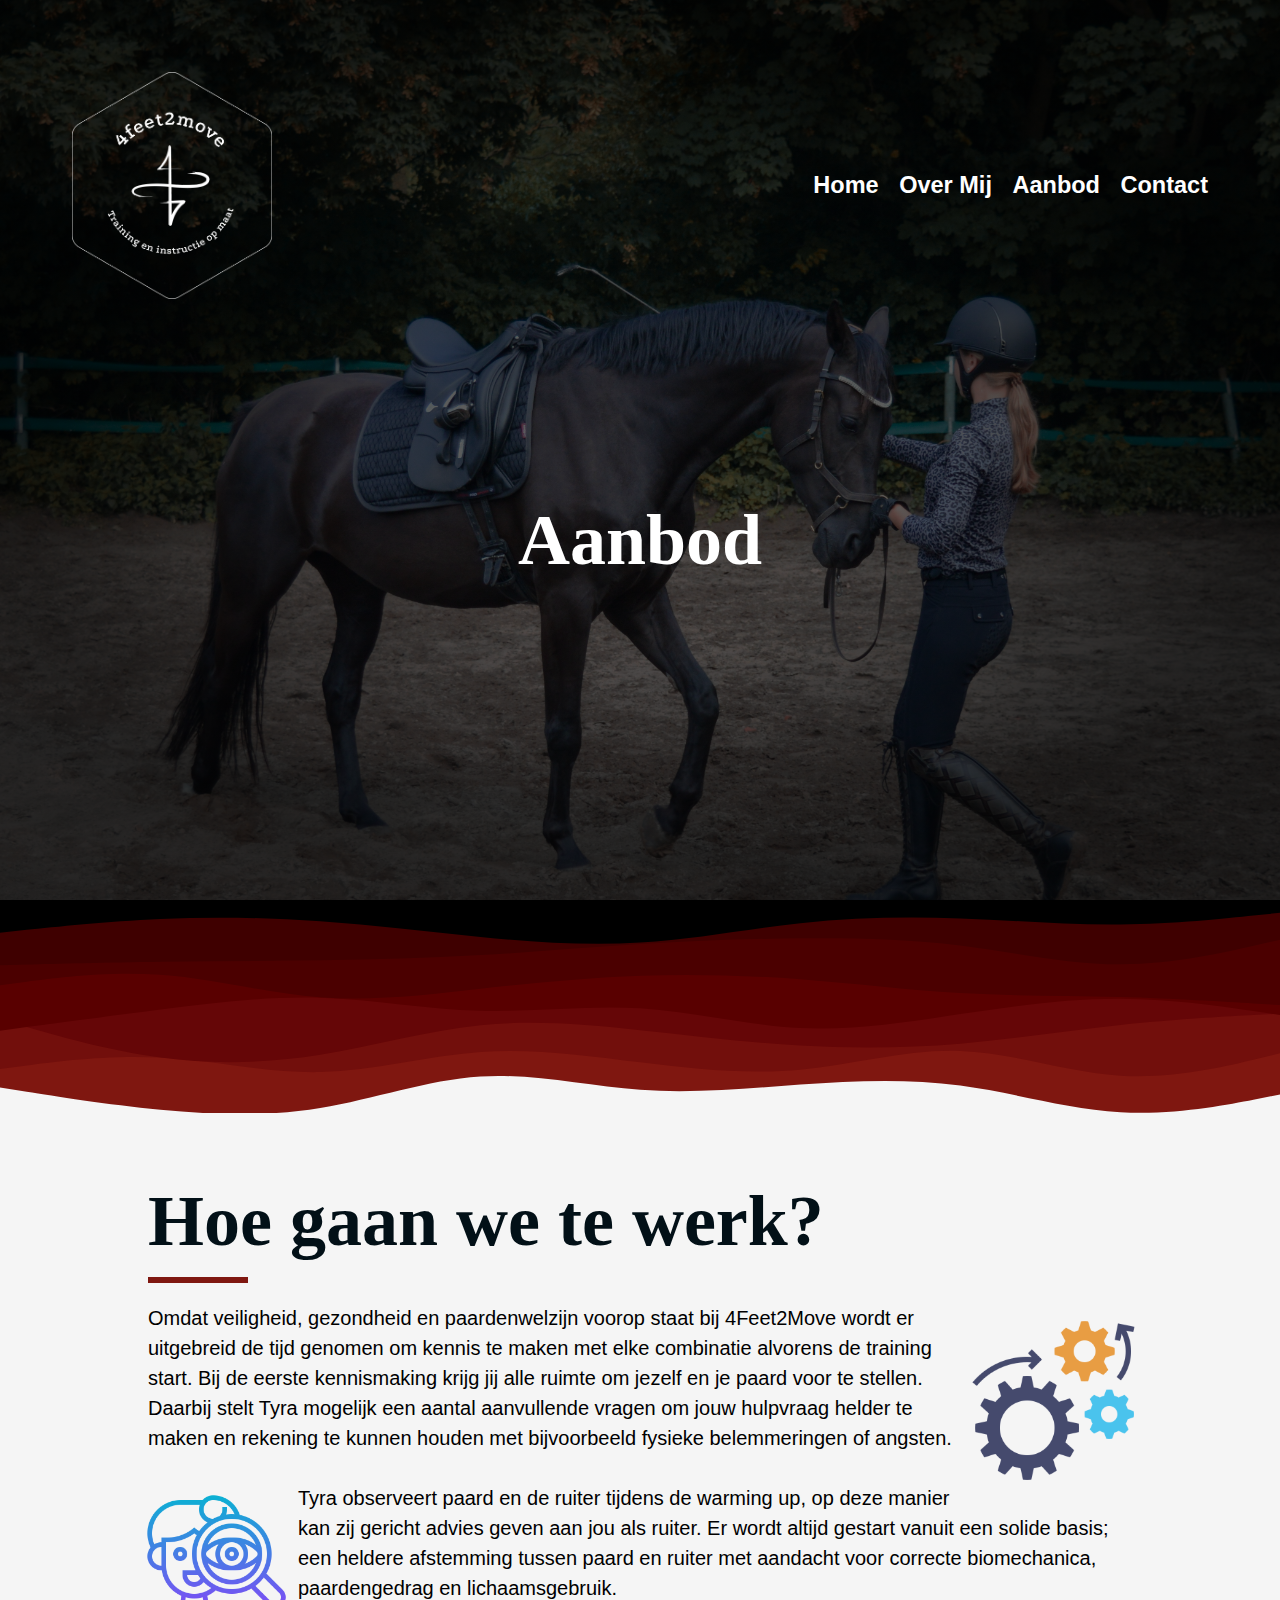
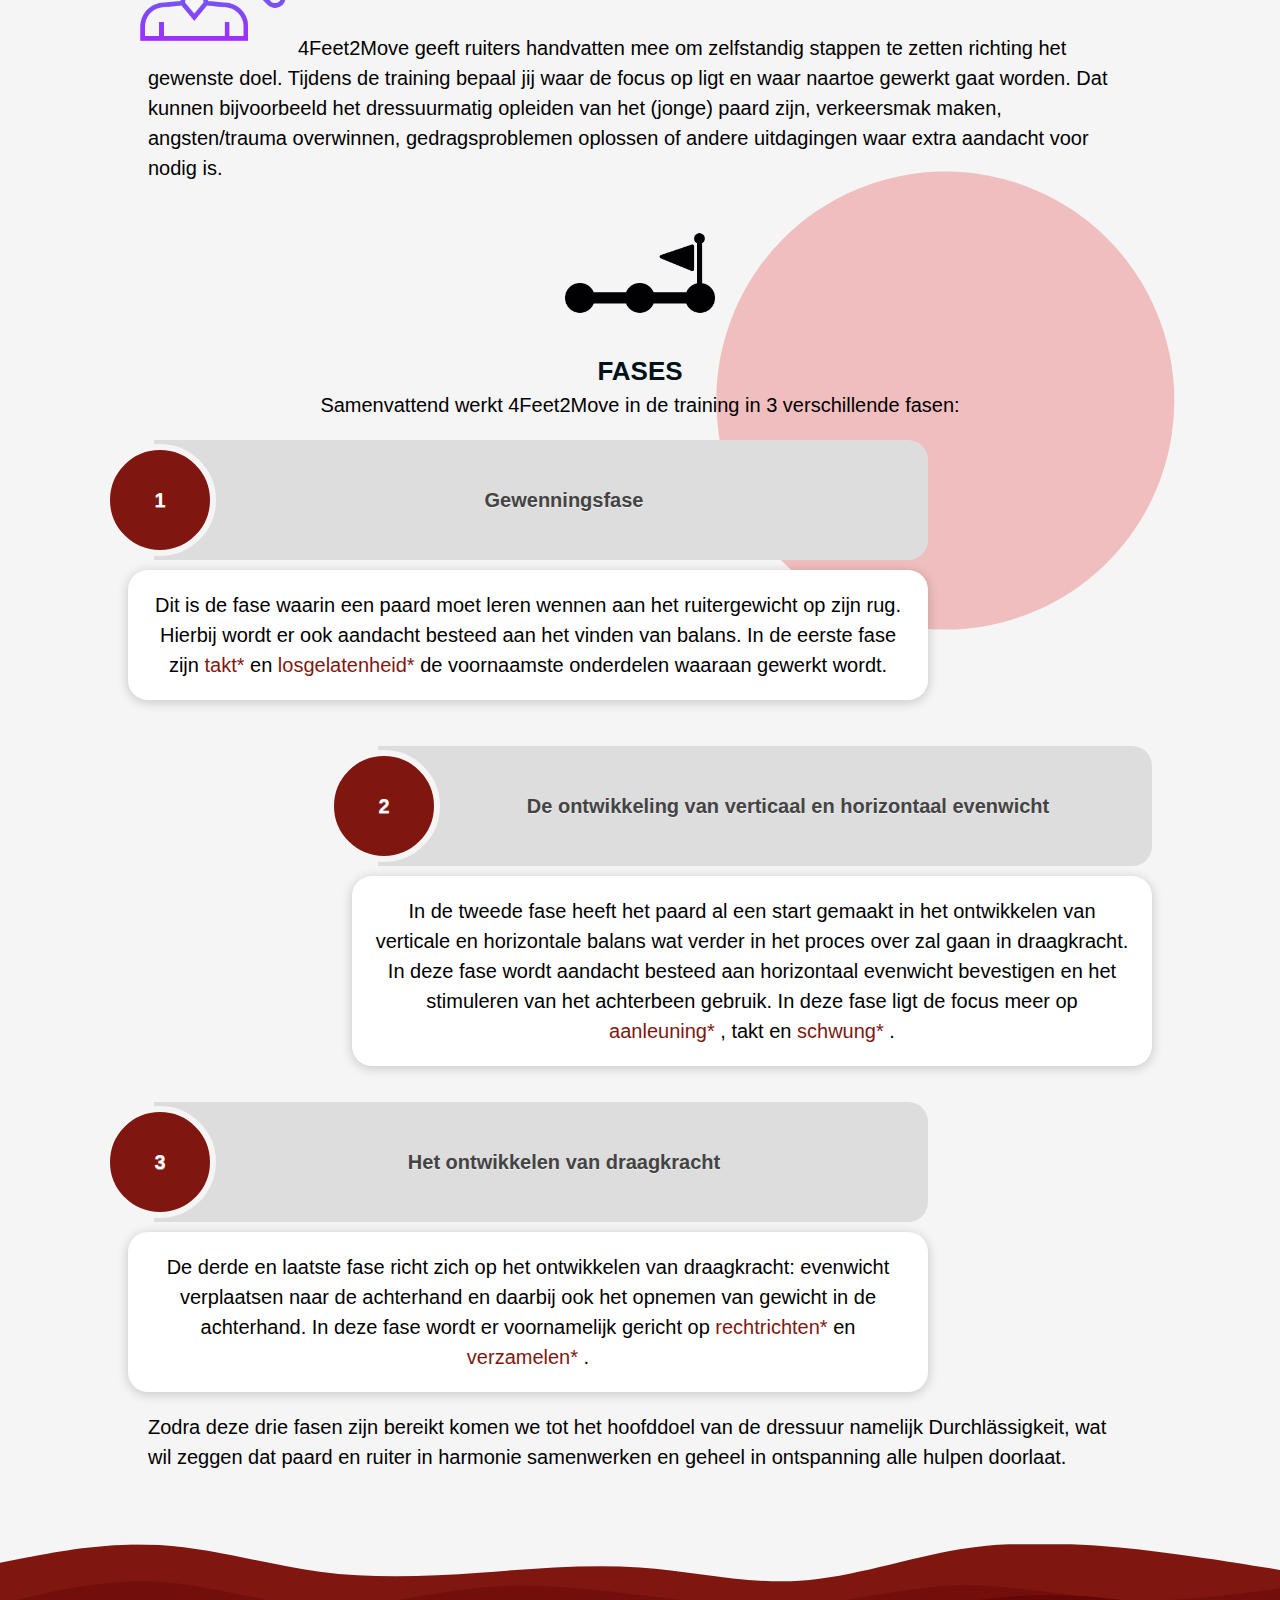
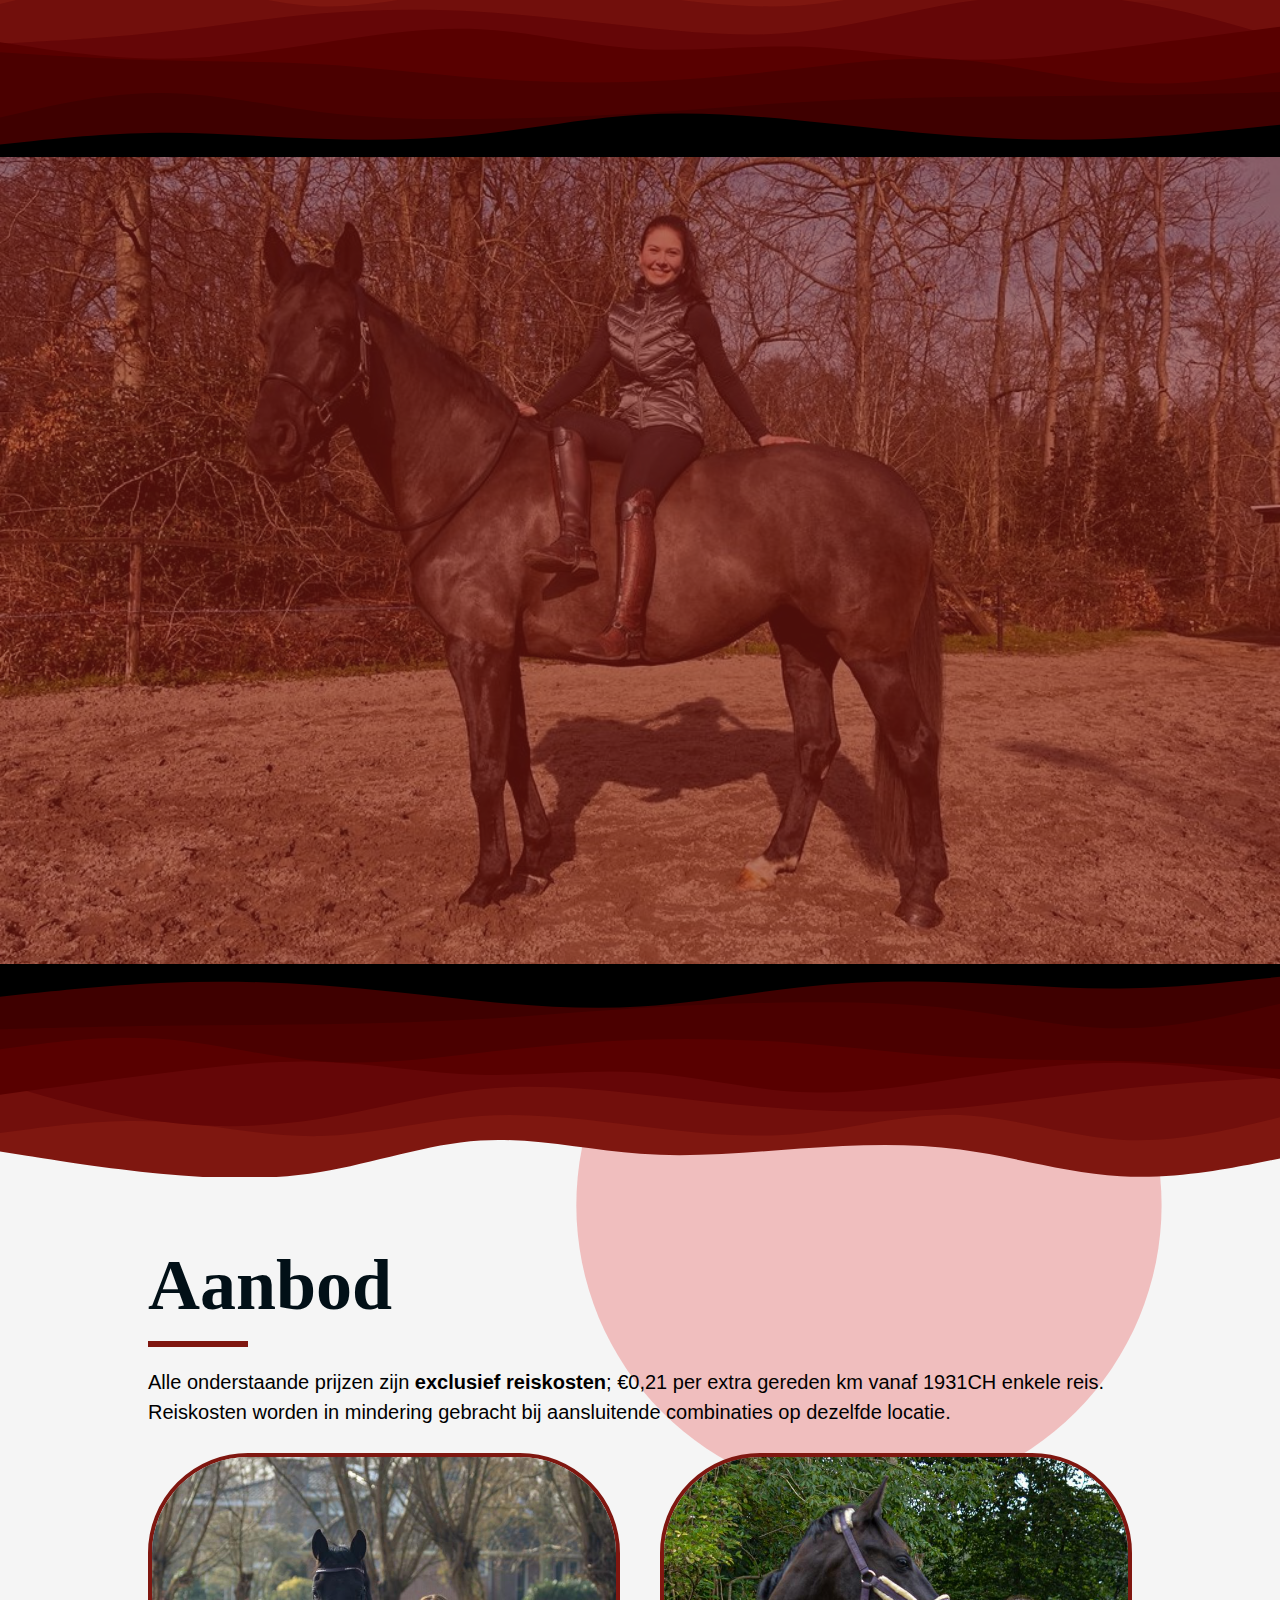
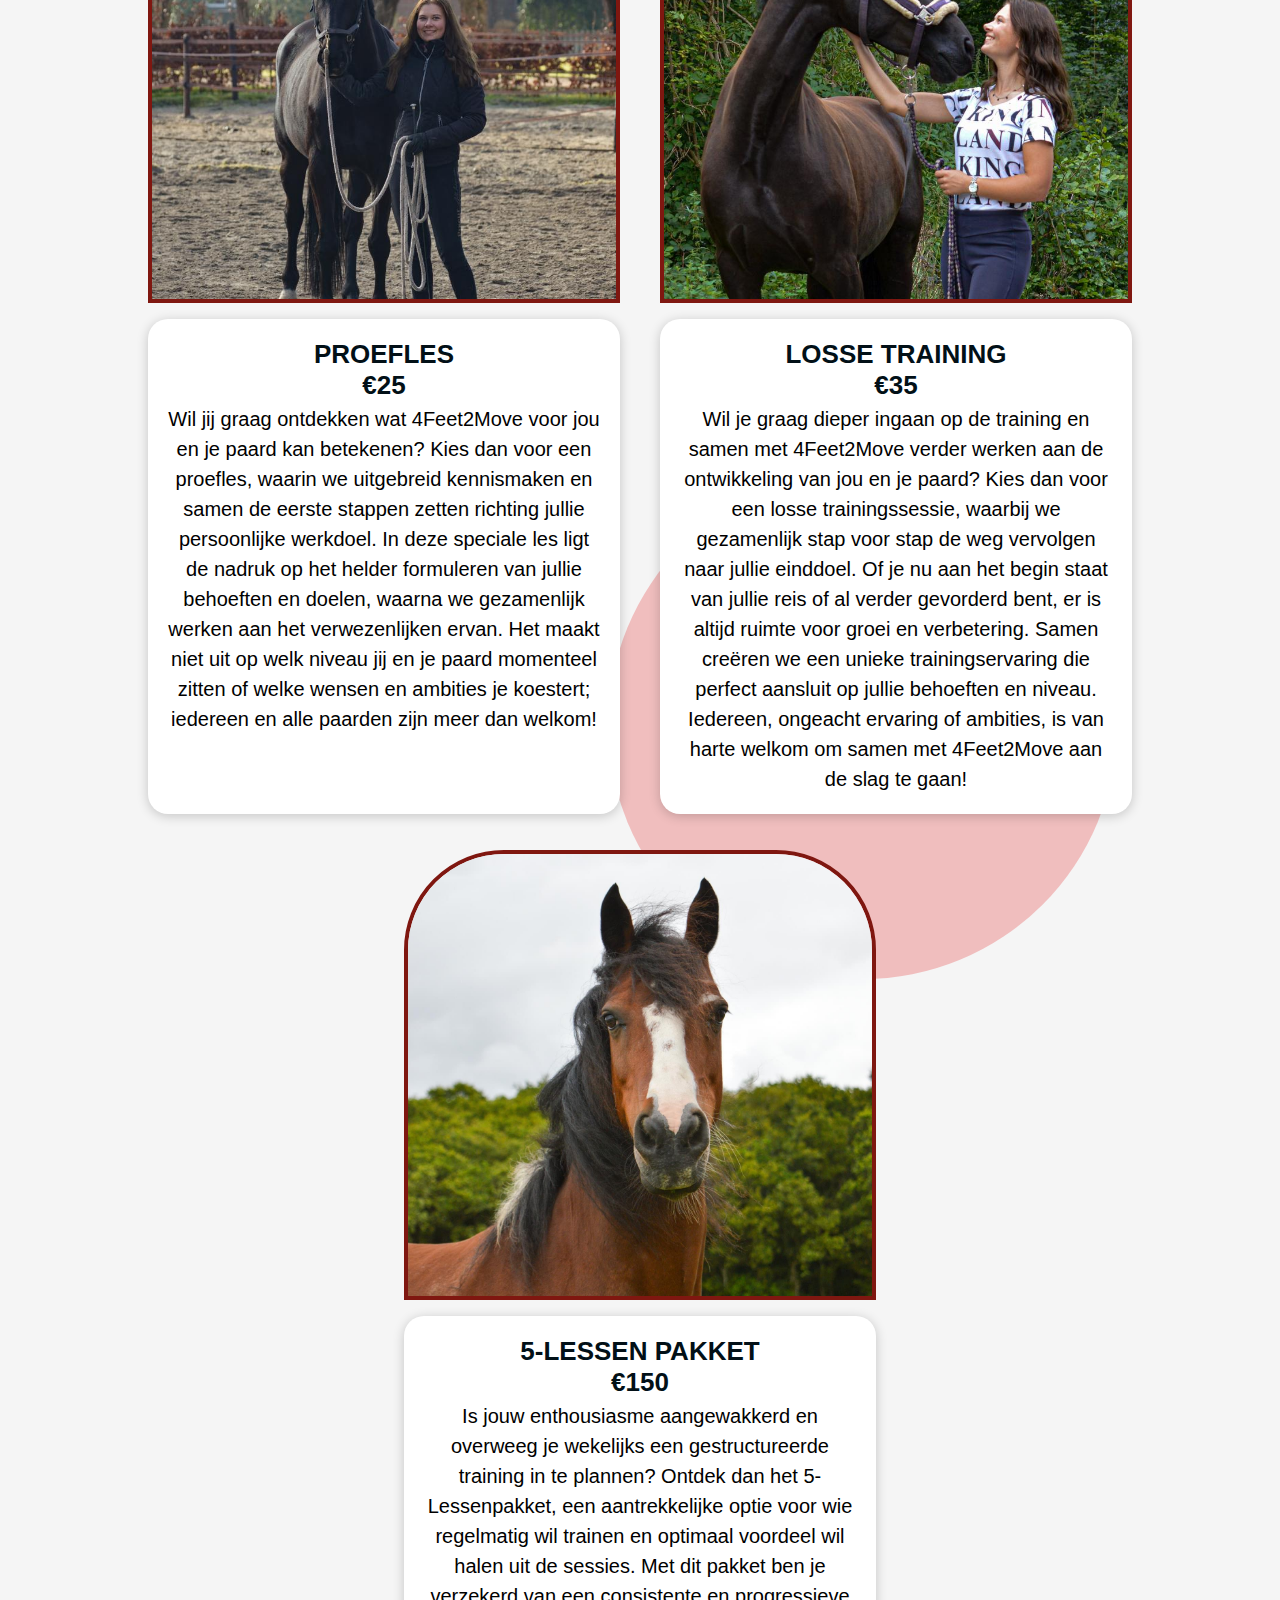
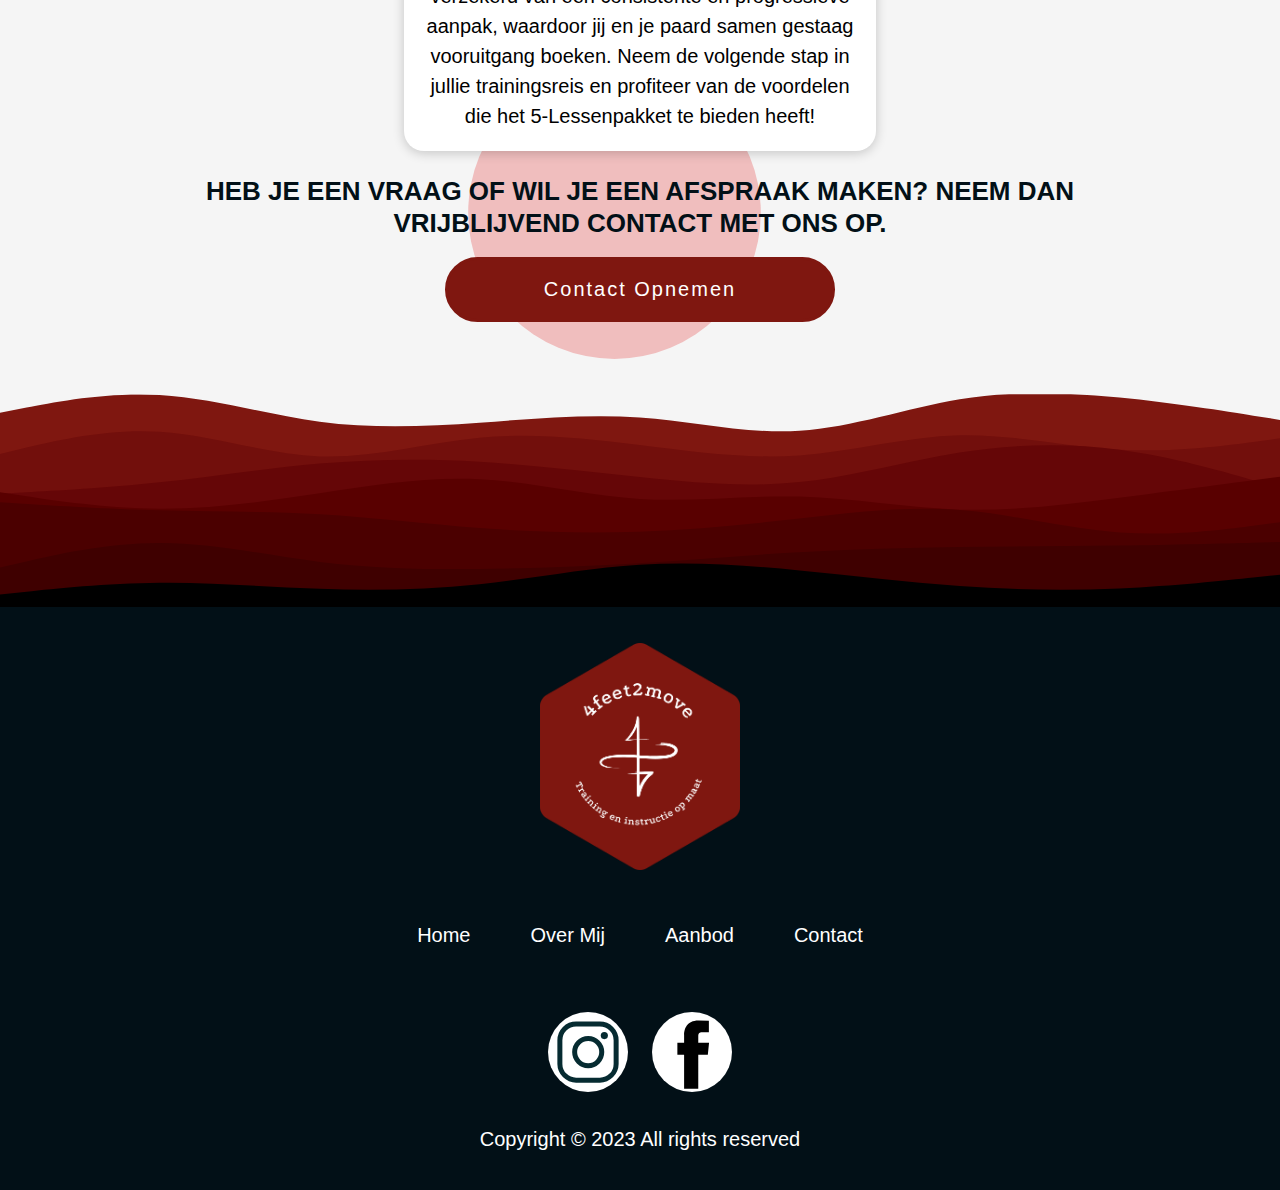
==== aanbod.html @ 10dbc1bd "Add files via upload" ====
<!DOCTYPE html>
<html lang="nl-NL">
  <head>
    <meta charset="UTF-8" />
    <meta name="viewport" content="width=device-width, initial-scale=1.0" />
    <link rel="preconnect" href="https://fonts.googleapis.com" />
    <link rel="preconnect" href="https://fonts.gstatic.com" crossorigin />
    <link rel="stylesheet" href="styles-website/home.css" />
    <link rel="stylesheet" href="styles-website/header.css" />
    <link rel="stylesheet" href="styles-website/general.css" />
    <link rel="stylesheet" href="styles-website/footer.css" />
    <link rel="stylesheet" href="styles-website/aanbod.css" />
    <link
      href="https://unpkg.com/boxicons@2.1.4/css/boxicons.min.css"
      rel="stylesheet"
    />
    <link
      rel="stylesheet"
      href="https://cdnjs.cloudflare.com/ajax/libs/font-awesome/6.2.1/css/all.min.css"
    />

    <link
      href="https://fonts.googleapis.com/css2?family=Kanit:wght@300;400;500;600;700&display=swap"
      rel="stylesheet"
    />
    <title>4feet2move</title>
  </head>

  <body>
    <header class="header-flex">
      <img
        src="website-images/4F2M_logo 6hoek Wit op transparant.png"
        alt="4Feet2Move Logo"
        class="logo"
      />
      <input type="checkbox" id="check" />
      <label for="check" class="icons">
        <i class="bx bx-menu" id="menu-icon"></i>
        <i class="bx bx-x" id="close-icon"></i>
      </label>
      <nav class="navbar">
        <a href="index.html" style="--i: 0">Home</a>
        <a href="over-mij.html" style="--i: 1">Over Mij</a>
        <a href="aanbod.html" style="--i: 2">Aanbod</a>
        <a href="contact.html" style="--i: 3">Contact</a>
      </nav>
    </header>

    <div class="opening-section aanbod">
      <div class="text-container-header">
        <h1>Aanbod</h1>
      </div>
    </div>

    <div class="background">
      <div class="cont-svg mobile-only">
        <img
          src="website-images/top-container-divider-rood.svg"
          alt="section border"
          draggable="false"
        />
      </div>
      <div class="cont-svg desktop-only">
        <img
          src="website-images/top-container-divider-rood-tablet.svg"
          alt="section border"
          draggable="false"
        />
      </div>

      <div class="container">
        <div class="over-mij-text">
          <div class="flex-items-title">
            <h1>Hoe gaan we te werk?</h1>
            <hr class="block-separator" />
          </div>
          <a
            href="https://www.flaticon.com/free-icons/automation"
            title="Automation icons created by Becris - Flaticon"
            ><img
              src="website-images/procedure.png"
              alt="tandwielen"
              class="automation-img"
          /></a>
          <p>
            Omdat veiligheid, gezondheid en paardenwelzijn voorop staat bij
            4Feet2Move wordt er uitgebreid de tijd genomen om kennis te maken
            met elke combinatie alvorens de training start. Bij de eerste
            kennismaking krijg jij alle ruimte om jezelf en je paard voor te
            stellen. Daarbij stelt Tyra mogelijk een aantal aanvullende vragen
            om jouw hulpvraag helder te maken en rekening te kunnen houden met
            bijvoorbeeld fysieke belemmeringen of angsten.
          </p>


          <br />
          <a
            href="https://www.flaticon.com/free-icons/observation"
            title="Observation icons created by Eucalyp - Flaticon"
            ><img
              src="website-images/observation.png"
              alt="man met vergrootglas"
              class="obs-img"
          /></a>

          <p>
            Tyra observeert paard en de ruiter tijdens de warming up, op deze
            manier kan zij gericht advies geven aan jou als ruiter. Er wordt
            altijd gestart vanuit een solide basis; een heldere afstemming
            tussen paard en ruiter met aandacht voor correcte biomechanica,
            paardengedrag en lichaamsgebruik.
            <br /><br />
            4Feet2Move geeft ruiters handvatten mee om zelfstandig stappen te
            zetten richting het gewenste doel. Tijdens de training bepaal jij
            waar de focus op ligt en waar naartoe gewerkt gaat worden. Dat
            kunnen bijvoorbeeld het dressuurmatig opleiden van het (jonge) paard
            zijn, verkeersmak maken, angsten/trauma overwinnen, gedragsproblemen
            oplossen of andere uitdagingen waar extra aandacht voor nodig is.
          </p>

          <div class="all-fases-container">
            <div style="text-align: center;">
              <a
              href="https://www.flaticon.com/free-icons/phases"
              title="Phases icons created by Freepik - Flaticon"
              ><img
                src="website-images/phases.png"
                alt="afbeelding met punten en een vlaggetje"
                class="phase-img"
            /></a>
            </div>

            <h2>Fases</h2>

            <p style="padding: 0; margin-bottom: 1em; text-align: center;">
              Samenvattend werkt 4Feet2Move in de training in 3 verschillende
              fasen:
            </p>

            <ol class="rounded-list">
              <div class="fase-container">
                <li class="nr1">Gewenningsfase</li>
                <div class="container-all-text">
                  <div class="aanbod-text">
                    Dit is de fase waarin een paard moet leren wennen aan het
                    ruitergewicht op zijn rug. Hierbij wordt er ook aandacht
                    besteed aan het vinden van balans. In de eerste fase zijn
                    <span class="tooltip takt">takt*</span>
                    en
                    <span class="tooltip losgelatenheid">losgelatenheid*</span>
                    de voornaamste onderdelen waaraan gewerkt wordt.

                    <div class="div-verbergen div-takt">
                      Het eigen zuivere ritme van de beweging. In elke gang moet
                      het paard in een taktmatige beweging lopen. Dat betekent
                      in de stap een 4-takt, draf een 2-takt en galop een
                      3-takt.
                    </div>
                    <div class="div-verbergen div-losgelatenheid">
                      Losheid, souplesse en ontspanning. Het paard kan alleen in
                      zuivere takt bewegen als de rug veert en de spieren van de
                      hals en rug zich zonder dwang aan- en ontspannen. Bij een
                      ontspannen gaand paard buigen en strekken de gewrichten
                      zich gelijkmatig.
                    </div>
                  </div>
                </div>
              </div>

              <div class="fase-container">
                <li class="nr2">
                  De ontwikkeling van verticaal en horizontaal evenwicht
                </li>
                <div class="container-all-text">
                  <div class="aanbod-text">
                    In de tweede fase heeft het paard al een start gemaakt in
                    het ontwikkelen van verticale en horizontale balans wat
                    verder in het proces over zal gaan in draagkracht. In deze
                    fase wordt aandacht besteed aan horizontaal evenwicht
                    bevestigen en het stimuleren van het achterbeen gebruik. In
                    deze fase ligt de focus meer op
                    <div class="tooltip aanleuning">aanleuning*</div>
                    , takt en
                    <div class="tooltip schwung">schwung*</div>
                    .
                    <div class="div-verbergen div-aanleuning">
                      Een verende verbinding tussen de ruiterhand en de mond van
                      het paard, welke opgezocht wordt door het paard.
                    </div>
                    <div class="div-verbergen div-schwung">
                      Het activeren van het achterbeen resulteert in impuls wat
                      ervoor zorgt dat het paard zijn benen energiek optilt. In
                      het zweefmoment swingt het paard goed met zijn benen in
                      voorwaartse richting.
                    </div>
                  </div>
                </div>
              </div>

              <div class="fase-container" style="margin-bottom: 1em">
                <li class="nr3">Het ontwikkelen van draagkracht</li>
                <div class="container-all-text">
                  <div class="aanbod-text">
                    De derde en laatste fase richt zich op het ontwikkelen van
                    draagkracht: evenwicht verplaatsen naar de achterhand en
                    daarbij ook het opnemen van gewicht in de achterhand. In
                    deze fase wordt er voornamelijk gericht op
                    <div class="tooltip rechtrichten">rechtrichten*</div>
                    en
                    <div class="tooltip verzamelen">verzamelen*</div>
                    .
                    <div class="div-verbergen div-rechtrichten">
                      Het plaatsen van de voorhand vóór de achterhand. Door de
                      natuurlijke scheefheid van het paard te corrigeren wordt
                      verzameling mogelijk gemaakt. Door recht te richten creëer
                      je balans op zowel rechte als gebogen lijnen.
                    </div>
                    <div class="div-verbergen div-verzamelen">
                      Het bundelen van energie en het dragen van meer gewicht op
                      de achterhand. Bij verzameling worden beide achterbenen
                      richting het zwaartepunt van het paard opgetild en
                      neergezet. Door de toenemende kracht van het paard kan het
                      paard zich meer buigen in de gewrichten en achterhand
                      waardoor de croupe van de achterhand daalt en de
                      oprichting in de voorhand toeneemt.
                    </div>
                  </div>
                </div>
              </div>
            </ol>
          </div>

          <p>
            Zodra deze drie fasen zijn bereikt komen we tot het hoofddoel van de
            dressuur namelijk Durchlässigkeit, wat wil zeggen dat paard en
            ruiter in harmonie samenwerken en geheel in ontspanning alle hulpen
            doorlaat.
          </p>
        </div>
      </div>

      <div class="cont-svg mobile-only flip">
        <img
          src="website-images/top-container-divider-rood.svg"
          alt="section border"
          draggable="false"
        />
      </div>
      <div class="cont-svg desktop-only flip">
        <img
          src="website-images/top-container-divider-rood-tablet.svg"
          alt="section border"
          draggable="false"
        />
      </div>
      <div class="img-overlay-container">
        <img src="website-images/image13.jpeg" alt="tyra op een paard" />
      </div>
      <div class="cont-svg mobile-only">
        <img
          src="website-images/top-container-divider-rood.svg"
          alt="section border"
          draggable="false"
        />
      </div>
      <div class="cont-svg desktop-only">
        <img
          src="website-images/top-container-divider-rood-tablet.svg"
          alt="section border"
          draggable="false"
        />
      </div>

      <div class="container">
        <div class="over-mij-text">
          <h1>Aanbod</h1>
          <hr class="block-separator" />
          <p>
            Alle onderstaande prijzen zijn
            <strong>exclusief reiskosten</strong>; €0,21 per extra gereden km
            vanaf 1931CH enkele reis. Reiskosten worden in mindering gebracht
            bij aansluitende combinaties op dezelfde locatie.
          </p>
        </div>

        <div class="aanbod-grid">
          <div class="aanbod-preview">
            <div class="img-row">
              <img class="aanbod-img1" src="website-images/image9.jpeg" />
            </div>
            <div class="container-all-text">
              <h2>Proefles <br> €25</h2>
              <div class="aanbod-text">
                <p>
                  Wil jij graag ontdekken wat 4Feet2Move voor jou en je paard
                  kan betekenen? Kies dan voor een proefles, waarin we
                  uitgebreid kennismaken en samen de eerste stappen zetten
                  richting jullie persoonlijke werkdoel. In deze speciale les
                  ligt de nadruk op het helder formuleren van jullie behoeften
                  en doelen, waarna we gezamenlijk werken aan het verwezenlijken
                  ervan. Het maakt niet uit op welk niveau jij en je paard
                  momenteel zitten of welke wensen en ambities je koestert;
                  iedereen en alle paarden zijn meer dan welkom!
                </p>
              </div>
            </div>
          </div>

          <div class="aanbod-preview">
            <div class="img-row">
              <img class="aanbod-img2" src="website-images/image12.jpeg" />
            </div>

            <div class="container-all-text">
              <h2>Losse training <br>
                €35</h2>
              <div class="aanbod-text">
                <p>
                  Wil je graag dieper ingaan op de training en samen met
                  4Feet2Move verder werken aan de ontwikkeling van jou en je
                  paard? Kies dan voor een losse trainingssessie, waarbij we
                  gezamenlijk stap voor stap de weg vervolgen naar jullie
                  einddoel. Of je nu aan het begin staat van jullie reis of al
                  verder gevorderd bent, er is altijd ruimte voor groei en
                  verbetering. Samen creëren we een unieke trainingservaring die
                  perfect aansluit op jullie behoeften en niveau. Iedereen,
                  ongeacht ervaring of ambities, is van harte welkom om samen
                  met 4Feet2Move aan de slag te gaan!
                </p>
              </div>
            </div>
          </div>

          <div class="aanbod-preview">
            <div class="img-row">
              <img class="aanbod-img3" src="website-images/image4.jpeg" />
            </div>
            <div class="container-all-text">
              <h2>5-Lessen pakket <br> €150</h2>
              <div class="aanbod-text">
                <p>
                  Is jouw enthousiasme aangewakkerd en overweeg je wekelijks een
                  gestructureerde training in te plannen? Ontdek dan het
                  5-Lessenpakket, een aantrekkelijke optie voor wie regelmatig
                  wil trainen en optimaal voordeel wil halen uit de sessies. Met
                  dit pakket ben je verzekerd van een consistente en
                  progressieve aanpak, waardoor jij en je paard samen gestaag
                  vooruitgang boeken. Neem de volgende stap in jullie
                  trainingsreis en profiteer van de voordelen die het
                  5-Lessenpakket te bieden heeft!
                </p>
              </div>
            </div>
          </div>
        </div>

        <div class="call-to-action">
          <h2>
            Heb je een vraag of wil je een afspraak maken? Neem dan vrijblijvend
            contact met ons op.
          </h2>
          <button class="contact-button">
            <a href="contact.html" class="tab">Contact Opnemen</a>
          </button>
        </div>
      </div>
      <div class="cont-svg mobile-only flip">
        <img
          src="website-images/top-container-divider-rood.svg"
          alt="section border"
          draggable="false"
        />
      </div>
      <div class="cont-svg desktop-only flip">
        <img
          src="website-images/top-container-divider-rood-tablet.svg"
          alt="section border"
          draggable="false"
        />
      </div>
    </div>

    <script src="script.js"></script>
  </body>

  <footer>
    <div class="rij">
      <img
        src="website-images/4F2M_logo 6hoek Bordeaux rood.png"
        alt="Logo-footer"
      />
    </div>
    <div class="rij tabbladen">
      <a href="index.html">Home</a>
      <a href="over-mij.html">Over Mij</a>
      <a href="aanbod.html">Aanbod</a>
      <a href="contact.html">Contact</a>
    </div>
    <div class="rij">
      <a
        href="https://www.instagram.com/4feet2move/?igshid=NzZlODBkYWE4Ng%3D%3D"
        target="_blank"
      >
        <div class="sociaal-icoon instagram"></div>
      </a>
      <a
        href="https://www.facebook.com/people/4Feet2Move/100089917523354/"
        target="_blank"
      >
        <div class="sociaal-icoon facebook"></div>
      </a>
    </div>
    <div class="rij">Copyright © 2023 All rights reserved</div>
  </footer>
</html>
---- styles-website/home.css ----
.container {
  padding: 5vw 10vw;
  width: min(100%, 2000px);
  display: flex;
  gap: 2vmax;
  align-items: center;
  justify-content: center;
  text-align: left;
  flex-direction: row;
  flex-wrap: wrap;
  margin: 0 auto;
}

.background {
  background-image: url(../website-images/circles\ background-tablet.svg);
  background-size: cover;
  width: 100%;
  background-repeat: no-repeat;
  background-position: center top;
}

.home-text {
  flex: 1;
}

.home-text h1,
.over-mij-text h1 {
  color: #021017;
  text-align: center;
  width: auto;
  margin: 0;
}

.home-text .contact-button {
  margin-top: 1em;
}

.img-home {
  max-width: min(65%, 200px);
  object-fit: cover;
  aspect-ratio: 1/1.2;
  border-radius: 66% 34% 49% 51% / 54% 22% 78% 46%;
  object-position: top;
}

.welcome {
  border-radius: 57% 43% 56% 44% / 48% 37% 63% 52%;
}

.img-overlay-container {
  position: relative;
  width: 100%;
  padding-bottom: 63%;
  overflow: hidden;
}

.img-overlay-container img {
  position: absolute;
  top: 0;
  left: 0;
  width: 100%;
  object-fit: cover;
  z-index: 1;
}

.img-overlay-container::before {
  content: "";
  position: absolute;
  top: 0;
  left: 0;
  width: 100%;
  height: 100%;
  background: rgba(127, 23, 16, 0.6);
  z-index: 2;
}

.testimonials-wrapper {
  width: 100%;
  min-height: 100vh;
  background: linear-gradient(rgba(0, 0, 0, 0.7), rgba(0, 0, 0, 0.6)),
    url(../website-images/image5.jpeg) center no-repeat;
  background-size: cover;
  box-shadow: 0 1rem 5rem rgba(0, 0, 0, 0.4);
  position: relative;
  display: flex;
  flex-direction: column;
  justify-content: center;
  align-items: center;
  padding: 2rem;
}

.tooltip {
  display: inline-block;
}

.div-verbergen {
  display: none;
}

.testimonials-header {
  text-align: center;
}

.testimonials-header h3 {
  color: #ccc;
}

.testimonials-header h1 {
  font-weight: 500;
  text-transform: uppercase;
  letter-spacing: 0.2rem;
  margin: 16px;
  width: auto;
  font-size: clamp(24px, 5vw + 0.75rem, 42px);
}

.testimonials-header i {
  font-size: clamp(1.2rem, 3vw + 0.5rem, 2rem);
  color: rgb(255, 220, 62);
  margin: 0 max(0.5rem, 1vw);
}

.testimonials, .aanbiedingen {
  width: 100%;
  height: 100%;
  position: relative;
  overflow: hidden;
}

.slider {
  height: 100%;
  width: 300%;
  display: flex;
  transition: all 0.8s cubic-bezier(1, 0, 0, 1);
  align-items: center;
}

.mission-section {
  position: relative;
  background-image: linear-gradient(
      0deg,
      rgba(0, 0, 0, 0.4),
      rgba(0, 0, 0, 0.4)
    ),
    url("../website-images/website-afbeelding2.jpeg");
  background-size: cover;
  background-position: top right 65%;
  width: 100%;
  height: 60vh;
  color: white;
  background-attachment: fixed;
  line-height: 1.2em;
}

.mission-section h1,
.mission-section h2 {
  margin-bottom: 0;
}

.text-container-header h2,
.mission-section h2 {
  color: white;
  width: clamp(200px, 70%, 800px);
  margin-bottom: 0;
}

.tyra-quote-section {
  position: relative;
  background-image: url("../website-images/website-afbeelding2.jpeg");
  background-size: cover;
  background-position: top right 65%;
  width: 100%;
  height: 60vh;
  color: white;
}

.tyra-quote-section::before {
  content: "";
  position: absolute;
  top: 0;
  left: 0;
  width: 100%;
  height: 100%;
  background: radial-gradient(
    ellipse at center,
    rgba(0, 0, 0, 0.4) 30%,
    rgba(0, 0, 0, 0.9) 70%
  );
}

.persoon-img {
  margin-bottom: 1em;
  display: flex;
  justify-content: center;
  align-items: center;
}

.persoon-img img {
  max-width: min(50%, 280px);
  aspect-ratio: 1/1;
  object-fit: cover;
  border-radius: 50%;
}

.card {
  background-color: white;
  color: black;
  position: relative;
  width: 33.33%;
  padding: 2rem;
  margin: 3rem 2rem;
  border-radius: 2rem;
  border: 0.5rem solid rgb(127, 23, 16);
  text-align: center;
  display: flex;
  justify-content: center;
  align-items: center;
  flex-direction: column;
}

.card h3 {
  padding: 0 2rem;
  line-height: 1.1;
}

.card p {
  margin: 1rem 0;
}

.card .client {
  color: rgb(127, 23, 16);
}

.content {
  position: relative;
  height: min(200px, 30vh);
  overflow: hidden;
}

.content.has-more-button::before {
  content: "";
  position: absolute;
  bottom: 0;
  left: 0;
  width: 100%;
  height: 100px;
  background: linear-gradient(transparent, white);
}

.card.active .content {
  height: auto;
}

.card.active .content::before {
  display: none;
}

.more {
  background-color: rgb(127, 23, 16);
  margin-top: 1.5rem;
  display: inline-block;
  color: white;
  padding: 0.75em 1.5em;
  font-size: 16px;
  font-weight: bold;
  cursor: pointer;
  transition: background-color 0.3s, transform 0.2s;
  border-radius: 2em;
  position: relative;
  overflow: hidden;
  letter-spacing: 2px;
}

.more:hover {
  transform: scale(1.1);
}

.more:active {
  background-color: rgb(107, 13, 6);
  transform: scale(0.9);
}

.more::before {
  content: "Lees meer";
}

.card.active .more::before {
  content: "Lees minder";
}

.btn {
  position: absolute;
  top: 50%;
  transform: translateY(-50%);
  color: rgb(127, 23, 16);
  font-size: clamp(16px, 2vw + 0.5rem, 24px);
  opacity: 0.5;
  cursor: pointer;
}

.btn.prev {
  left: 2em;
}

.btn.next {
  right: 2em;
}

.btn:hover {
  opacity: 1;
}

.dots {
  flex: 1;
  position: relative;
  left: 50%;
  transform: translateX(-50%);
  display: flex;
  align-items: center;
}

.dots span {
  width: 1rem;
  height: 1rem;
  background-color: #ccc;
  border-radius: 50%;
  margin: 0 0.5rem;
  cursor: pointer;
}

.dots span.active {
  width: 1.5rem;
  height: 1.5rem;
  background-color: #fff;
}

.card i {
  font-size: 10vmin;
  color: rgb(127, 23, 16);
  position: absolute;
  padding: 0.5rem;
}

.card i:nth-child(1) {
  top: calc(0% - 1.5rem);
  left: 10%;
}

.card i:nth-child(2) {
  bottom: calc(0% - 1.5rem);
  right: 10%;
}

.flip {
  transform: rotate(180deg);
}

@media (max-width: 1024px) {
  .container {
    flex-direction: column;
    text-align: center;
  }

  .background {
    background-image: url(../website-images/background-good.svg);
  }
}

.cont-svg {
  max-width: auto;
  height: auto;
  overflow: auto;
}

@media (min-width: 1024.05px) {
  .home-text h1,
  .over-mij-text h1 {
    text-align: start;
    margin-left: 2rem;
  }

  .img-home {
    float: right;
    margin: 5px;
    max-width: min(30%, 300px);
  }

  .tyra-quote-section {
    height: 100vh;
  }

  .card {
    margin: 3rem 15vw;
  }

  .btn.next {
    right: calc(15vw + 2em);
  }

  .btn.prev {
    left: calc(15vw + 2em);
  }
/* 
  .container {
    padding: 5vw 15vw;
  } */
}
---- styles-website/header.css ----
.header-flex {
  position: absolute;
  top: 0;
  left: 0;
  display: flex;
  justify-content: space-between;
  align-items: center;
  right: 0;
  z-index: 100;
  width: min(100%, 2200px);
  padding: 8vmin 8vmin 1vw 8vmin;
}

.logo {
  width: clamp(75px, 25vmin, 200px);
}

.navbar a {
  color: white;
  text-decoration: none;
  font-weight: 700;
  font-size: clamp(16px, 1.25vw + 0.75rem, 30px);
  margin-left: max(15px, 2%);
  position: relative;
}

.navbar a::before {
  content: "";
  position: absolute;
  width: 0;
  height: 0.2rem;
  background-color: rgb(127, 23, 16);
  left: 50%;
  bottom: -0.1em;
  transform: translateX(-50%);
  transition: width 0.3s ease-in-out;
  z-index: -1;
}

.navbar a:hover::before {
  width: 100%;
}

#check {
  display: none;
}

.icons {
  position: absolute;
  right: 5%;
  font-size: 2.8rem;
  color: white;
  cursor: pointer;
  display: none;
}

@media (max-width: 768px) {
  .icons {
    display: inline-flex;
  }

  #check:checked ~ .icons #menu-icon {
    display: none;
  }

  .icons #close-icon {
    display: none;
  }

  #check:checked ~ .icons #close-icon {
    display: block;
  }

  .navbar {
    position: absolute;
    top: 100%;
    left: auto;
    width: 84vw;
    height: 0;
    background: rgba(0, 0, 0, 0.5);
    backdrop-filter: blur(15px);
    border-radius: 10px;
    overflow: hidden;
    transition: 0.3s ease;
  }

  #check:checked ~ .navbar {
    height: 167px;
    padding: 0.5rem 0;
  }

  .navbar a {
    display: block;
    font-size: 22px;
    margin: 0.5rem 0;
    text-align: center;
    transition: 0.3s ease;
    opacity: 0;
  }

  #check:checked ~ .navbar a {
    transform: translateY(0px);
    transition-delay: calc(0.15s * var(--i));
    opacity: 1;
  }

  .navbar a:hover::before {
    width: 0;
  }

  .navbar a:hover {
    color: rgb(127, 23, 16);
  }
}

.opening-section {
  position: relative;
  background-size: cover;
  background-position: top right 50%;
  width: 100%;
  color: white;
}

.home {
  background-image: url("../website-images/home-page-image.jpeg");
  height: 100vh;
  height: 100svh;
  background-position: top right 60%;
}
.over-mij {
  background-image: linear-gradient(
      0deg,
      rgba(0, 0, 0, 0.4),
      rgba(0, 0, 0, 0.4)
    ),
    url("../website-images/image11.jpeg");
  height: 100vh;
  height: 100svh;
}

.aanbod {
  background-image: linear-gradient(
      0deg,
      rgba(0, 0, 0, 0.4),
      rgba(0, 0, 0, 0.4)
    ),
    url("../website-images/image8.jpeg");
  height: 100vh;
  height: 100svh;
  background-position: top right 25%;
}

.contact {
  background-image: linear-gradient(
      0deg,
      rgba(0, 0, 0, 0.4),
      rgba(0, 0, 0, 0.4)
    ),
    url("../website-images/image2.jpeg");
  height: 100vh;
  height: 100svh;
}

.text-container span {
  color: rgb(127, 23, 16);
}

.opening-section::before {
  content: "";
  position: absolute;
  top: 0;
  left: 0;
  width: 100%;
  height: 100%;
  background: radial-gradient(
    ellipse at center,
    rgba(0, 0, 0, 0.4) 30%,
    rgba(0, 0, 0, 0.7) 70%
  );
}

.text-container-header,
.text-container-normal {
  display: flex;
  flex-direction: column;
  justify-content: center;
  align-items: center;
  position: relative;
  transform: translateY(-50%);
  text-align: center;
}

.text-container-header {
  top: 60%;
}

.text-container-header h1 {
  margin: calc(16px + 1.5625vw) 0;
}

.text-container-normal {
  top: 50%;
}

.text-container-normal h1 {
  font-size: clamp(2.4rem, 5vmin + 0.75rem, 7.2rem);
}
---- styles-website/general.css ----
:root {
  --primary-color: rgb(127, 23, 16);
  --secondary-color: #021017;
  --text-color: black;
  --bg-color: white;
  --font-family: "Basetica Medium", sans-serif;
  --main-padding: 1.6em;
  --container-width: 90%;
  --margin-bottom: 1.5em;
  --font-size: clamp(16px, 1.25vw + .5rem, 20px);
}

html {
  font-size: 62.5%;
}

* {
  margin: 0;
  padding: 0;
  box-sizing: border-box;
  font-family: var(--font-family);
}

body {
  min-height: 100vh;
  background-color: var(--bg-color);
  font-size: var(--font-size);
  font-weight: 400;
  color: var(--text-color);
  text-align: left;
  line-height: 1.5;
}

h1 {
  font-family: "Playfair Display", serif;
  font-weight: 700;
  line-height: 1em;
  width: clamp(200px, 85%, 800px);
  color: white;
  margin-bottom: 2rem;
}

h2 {
  font-family: "Basetica Medium", sans-serif;
  text-transform: uppercase;
  color: #021017;
  line-height: 1.2em;
  font-weight: bold;
  width: clamp(200px, 60%, 800px);
}

h3 {
  font-size: clamp(1.5rem, 4vw + 0.75rem, 3.5rem);
}

a {
  color: white;
  text-decoration: none;
  font-weight: 500;
}

p {
  font-size: var(--font-size);
  font-family: var(--font-family);
  margin: 0;
  color: var(--text-color);
  padding: 0 2rem;
  overflow-wrap: break-word;
  hyphens: auto;
}

@media (min-width: 768px) {
  p {
    overflow-wrap: normal;
    hyphens: none;
  }
  
}

.hero-button {
  background: transparent;
  margin-top: calc(16px + 1.5625vw);
  color: var(--bg-color);
  padding: 2vh 7.5vw;
  border: 0.15em solid var(--primary-color);
  font-size: var(--font-size);
  font-weight: bold;
  cursor: pointer;
  transition: background-color 0.3s, transform 0.2s;
  border-radius: 2em;
  position: relative;
  overflow: hidden;
  letter-spacing: 2px;
}

.contact-button {
  background-color: var(--primary-color);
  color: var(--bg-color);
  padding: 2vh 7.5vw;
  border: 0.15em solid var(--primary-color);
  font-size: var(--font-size);
  font-weight: bold;
  cursor: pointer;
  transition: background-color 0.3s, transform 0.2s;
  border-radius: 2em;
  position: relative;
  overflow: hidden;
  letter-spacing: 2px;
  z-index: 2;
}

.span-button {
  background: var(--primary-color);
  height: 100%;
  width: 0;
  border-radius: 2em;
  left: 0;
  bottom: 0;
  position: absolute;
  z-index: -1;
  transition: 0.5s;
  letter-spacing: 2px;
}

.hero-button:hover span {
  width: 100%;
}

.contact-button:hover {
  transform: scale(1.1);
}

.contact-button:active,
.hero-button:active {
  background-color: rgb(107, 13, 6);
  transform: scale(0.9);
}

.block-separator {
  background-color: var(--primary-color);
  height: 0.3em;
  width: 5em;
  margin: 1em auto;

  border: none;
}

@media (max-width: 768px) {
  .desktop-only {
    display: none;
  }

  .mobile-only {
    display: block;
  }

  #desktop {
    display: none;
  }

  #mobile {
    display: block;
  }

  #mobile-waarde {
    display: flex;
  }

  #desktop-waarde {
    display: none;
  }
}

@media (min-width: 768px) {
  .desktop-only {
    display: block;
  }

  .mobile-only {
    display: none;
  }

  #mobile {
    display: none;
  }

  #desktop {
    display: block;
  }

  #mobile-waarde {
    display: none;
  }

  #desktop-waarde {
    display: flex;
  }
}

@media (max-width: 1024px) {
  #mobile-waarde {
    display: flex;
  }

  #desktop-waarde {
    display: none;
  }

  .desktop-img {
    display: none;
  }
}

@media (min-width: 1024.05px) {
  #mobile-waarde {
    display: none;
  }

  #desktop-waarde {
    display: flex;
  }

  .block-separator {
    margin: 1em 0 1em 2rem;
  }

  .tablet-only {
    display: none;
  }

  .desktop-img {
    display: block;
  }
}

body {
  font-size: var(--font-size);
}

h1 {
  font-size: clamp(28px, 9vmin + 0.5rem, 72px);
}

h2 {
  font-size: clamp(22px, 3.5vmin + 0.5rem, 26px);
}

h3 {
  font-size: clamp(20px, 3vmin + 0.5rem, 24px);
}
---- styles-website/footer.css ----
footer {
  text-align: center;
  background-color: #021017;
  color: #fff;
  padding: 16px;
}

.rij {
  display: flex;
  justify-content: center;
  align-items: center;
  margin: 1em;
}

.rij img {
  max-width: 10em;
}

.sociaal-icoon {
  width: min(4em, 10vw);
  height: min(4em, 10vw);
  border-radius: 50%;
  background-color: #fff;
  margin: 12px;
  transition: background-color 0.3s;
}

.instagram {
  background-image: url("../website-images/instagram_photo_share_icon.svg");
  background-size: cover;
}

.facebook {
  background-image: url("../website-images/facebook_icon.svg");
  background-size: cover;
}

.sociaal-icoon:hover {
  transition: background-color 0.3s;
  background-color: rgb(127, 23, 16);
}

.tabbladen {
  display: flex;
  justify-content: center;
  align-items: center;
}

.tabbladen a {
  color: #fff;
  text-decoration: none;
  margin: 1em;
  padding: 0.5em;
}

.tabbladen a:hover {
  transition: color 0.3s;
  color: rgb(127, 23, 16);
}

@media (max-width: 600px) {
  .tabbladen {
    flex-direction: column;
  }
}
---- styles-website/aanbod.css ----
.aanbod-grid {
  display: grid;
  grid-template-columns: 1fr;
  row-gap: 4vh;
}

@media (min-width:1024.05px) {
  .aanbod-grid{
    grid-template-columns: repeat(4, 1fr);
    /* column-gap: .5vw; */
    grid-template-areas: "a a b b" ". c c .";
  }

  .aanbod-preview:nth-child(1) {
    grid-area: a;
  }

  .aanbod-preview:nth-child(2) {
    grid-area: b;
  }

  .aanbod-preview:nth-child(3) {
    grid-area: c;
  }
 
}

@media (min-width:1400px) {
  .aanbod-grid{
    grid-template-columns: repeat(6, 1fr);
    /* column-gap: .5vw; */
    grid-template-areas: "a a b b c c";
  }

  .aanbod-preview:nth-child(1) {
    grid-area: a;
  }

  .aanbod-preview:nth-child(2) {
    grid-area: b;
  }

  .aanbod-preview:nth-child(3) {
    grid-area: c;
  }
 
}

.aanbod-preview {
  display: flex;
  flex-direction: column;
  padding: 0 2rem;
  width: 100%;
}

.img-row {
  margin-bottom: 1.6rem;
  display: flex;
  justify-content: center;
  align-items: center;
  background-size: cover;
  background-position: center;
}

.title-and-img {
  display: flex;
  align-items: flex-end;
}

.flex-items-title {
  flex: 1;
}

.flex-items-title img,
.flex-items-observation img {
  width: 100%;
  height: auto;
  display: block;
}

.obs-img, .phase-img {
  max-width: min(30%, 150px);
}

.automation-img {
  max-width: min(40%, 175px);
}

@media (min-width: 768px) {
  .obs-img {
    float: left;
    margin: 0.5em;
  }

  .automation-img {
    float: right;
    margin: 0.5em;
  }
}

@media (min-width: 1024px) {
  .aanbod-img1,
  .aanbod-img2, 
  .aanbod-img3 {
    height: 50vh;
  }

  .aanbod-img1 {
    object-position: 50% 40%;
  }
}

@media (max-width: 1024px) {
  .aanbod-img1,
  .aanbod-img2,
  .aanbod-img3 {
    height: 40vmax;
  }
}

.aanbod-img1,
.aanbod-img2,
.aanbod-img3 {
  width: 100%;
  border-style: solid;
  border-width: 0.2em;
  border-color: rgb(127, 23, 16);
  border-radius: 5em 5em 0 0;
  text-align: center;
  object-fit: cover;
}

.aanbod-img1 {
  object-position: 50% 50%;
}

.aanbod-img2 {
  object-position: 50% 35%;
}

.aanbod-img3 {
  object-position: 50% 40%;
}

.container-all-text {
  box-shadow: 0 0.1em 0.6em rgba(0, 0, 0, 0.2);
  border-radius: 1em;
  border-width: 0.5em;
  padding: 1em;  /*1.2em 1.5em;*/
  background-color: white;
  height: 100%;
}

.container-all-text p {
  padding: 0;
}

.aanbod-text {
  width: 100%;
  text-align: center;
  text-shadow: none;
}

.tooltip {
  display: inline-block;
  color: rgb(127, 23, 16);
  cursor: pointer;
}

.div-verbergen {
  display: none;
}

.tooltip.takt:hover ~ .div-verbergen.div-takt,
.tooltip.losgelatenheid:hover ~ .div-verbergen.div-losgelatenheid,
.tooltip.aanleuning:hover ~ .div-verbergen.div-aanleuning,
.tooltip.schwung:hover ~ .div-verbergen.div-schwung,
.tooltip.verzamelen:hover ~ .div-verbergen.div-verzamelen,
.tooltip.rechtrichten:hover ~ .div-verbergen.div-rechtrichten {
  display: block;
  width: 80%;
  background-color: rgb(127, 23, 16);
  color: #fff;
  text-align: center;
  border-radius: 5px;
  padding: 10px;
  z-index: 1;
  transition: opacity 0.3s;
  margin: auto;
  margin-top: 0.5em;
}

.fase-container {
  margin: 0 0 4vh 0;
  max-width: 800px;
}

.fase-container:nth-child(2) {
  float: right;
}

.all-fases-container {
  margin: 1.5rem 0 0 0;
  padding: 0;
}

.all-fases-container h2,
.container-all-text h2 {
  color: #021017;
  width: auto;
  margin-bottom: 0.1em;
  text-align: center;
}

.fase-container h3 {
  color: rgb(127, 23, 16);
  line-height: 1;
}

ol {
  counter-reset: li;
  list-style: none;
  list-style: decimal;
  padding: 0;
  text-shadow: 0 1px 0 rgba(255, 255, 255, 0.5);
}

.rounded-list li {
  position: relative;
  display: block;
  padding: 0.6em 1em 0.6em 3.3em;
  margin: 0.5em 0;
  background: #ddd;
  color: #444;
  text-decoration: none;
  border-radius: 0em 1em 1em 0em;
  transition: all 0.3s ease-out;
  left: 1.3em;
  width: calc(100% - 1.3em);
  font-weight: 700;
  line-height: 1;
  height: calc(4lh + 1.2em);
  display: flex;
  align-items: center;
  justify-content: center;
  line-height: 1.2;
}

.rounded-list li:before {
  content: counter(li);
  counter-increment: li;
  position: absolute;
  left: -2.5em;
  top: 32%;
  margin-top: -1.75em;
  background: rgb(127, 23, 16);
  height: 5em;
  width: 5em;
  line-height: 2em;
  border: 0.3em solid #f5f5f5;
  text-align: center;
  font-weight: bold;
  border-radius: 50%;
  transition: all 0.3s ease-out;
  color: white;
  display: flex;
  align-items: center;
  justify-content: center;
}

.call-to-action {
  padding: 0 2rem;
  text-align: center;
}

.call-to-action h2 {
  line-height: 1.2;
  margin: 0 0 2vh 0;
  width: auto;
}

.nr1,
.nr2,
.nr3 {
  padding: 1rem 2rem;
  line-height: 3.5;
  overflow-wrap: break-word;
  hyphens: auto;
}
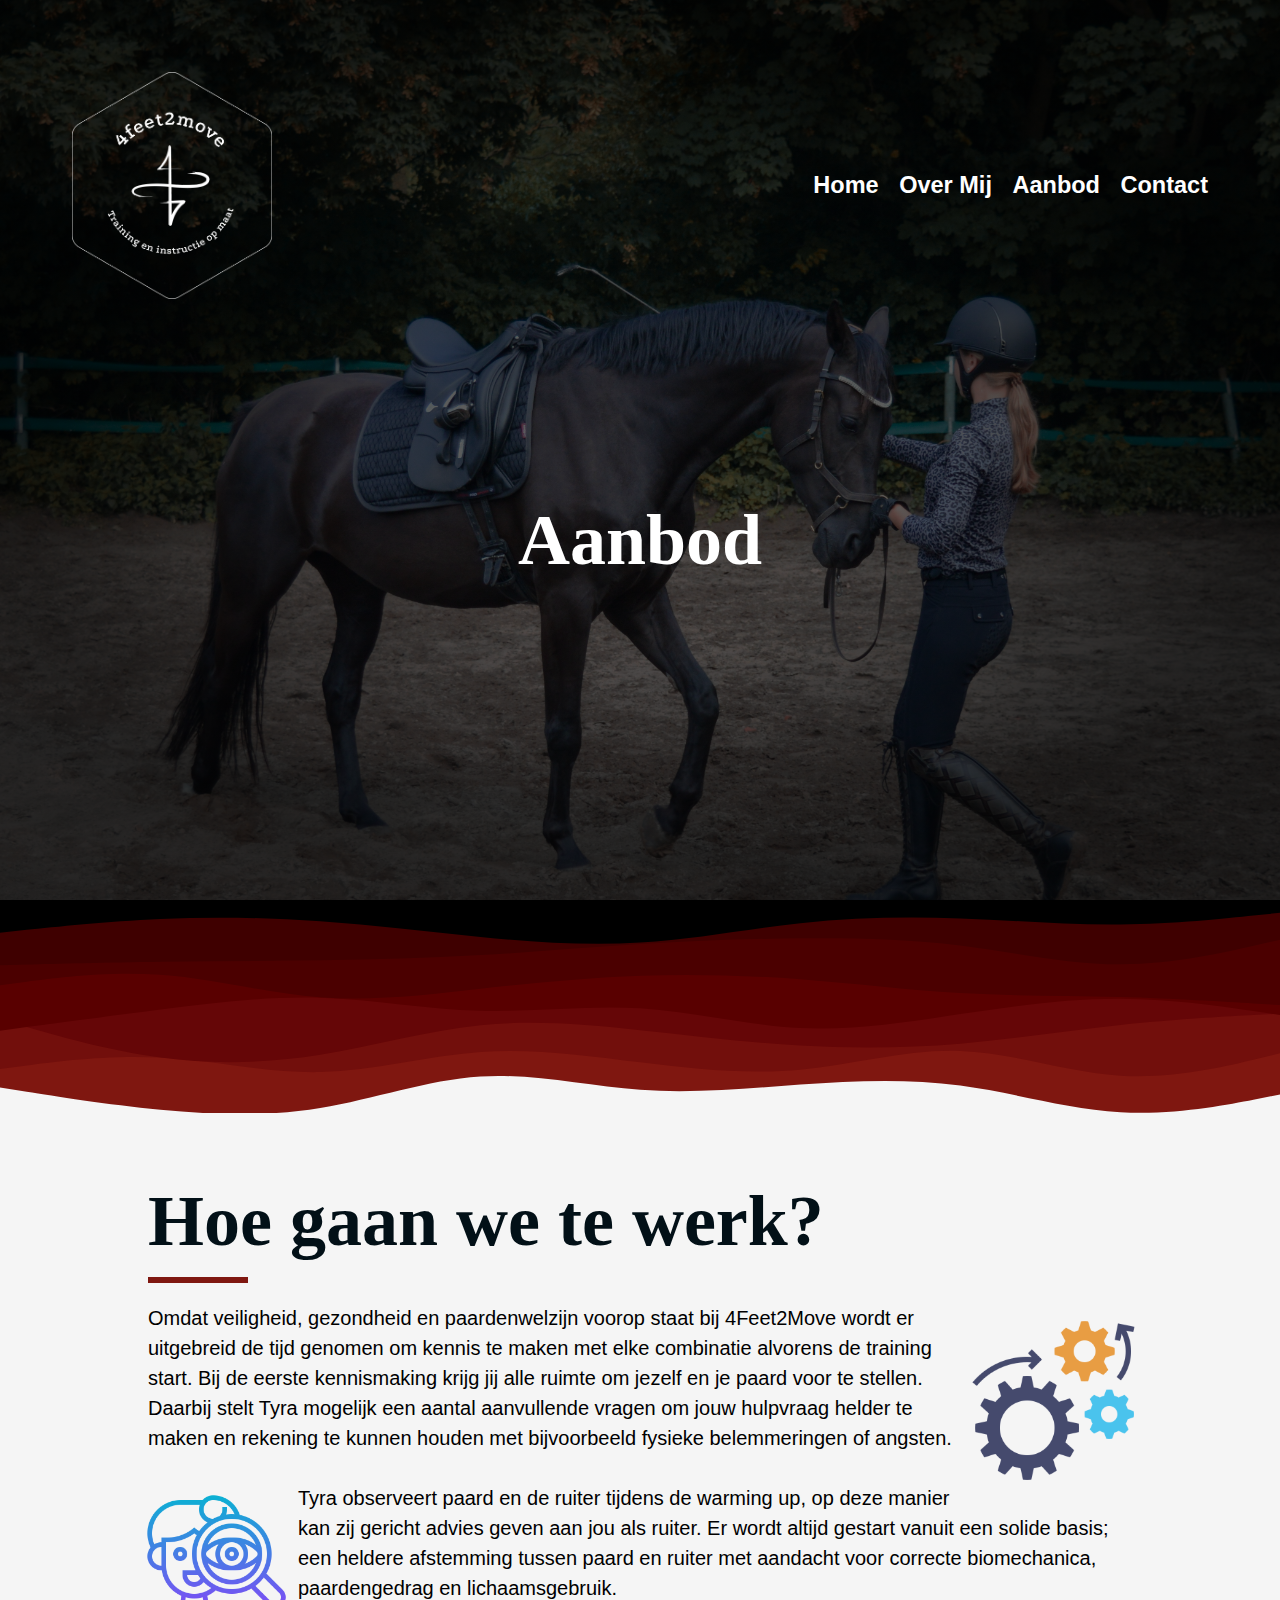
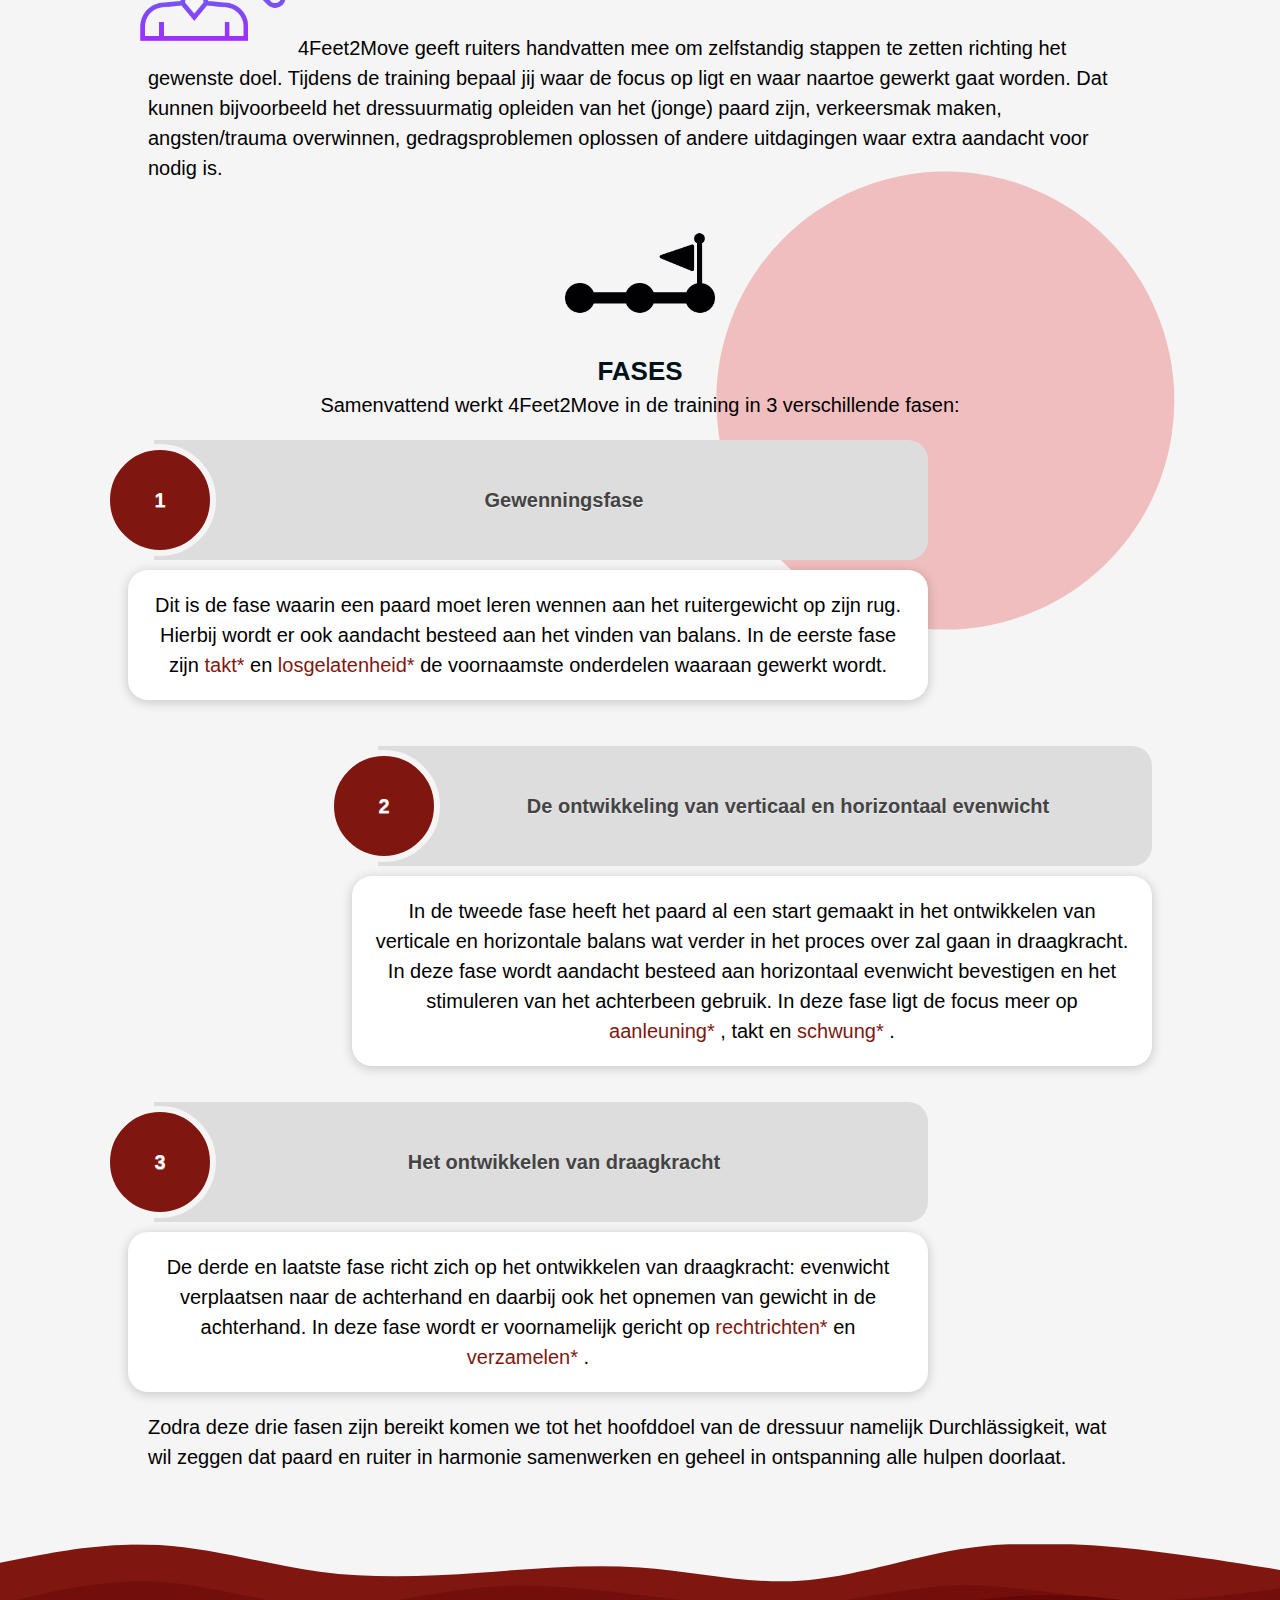
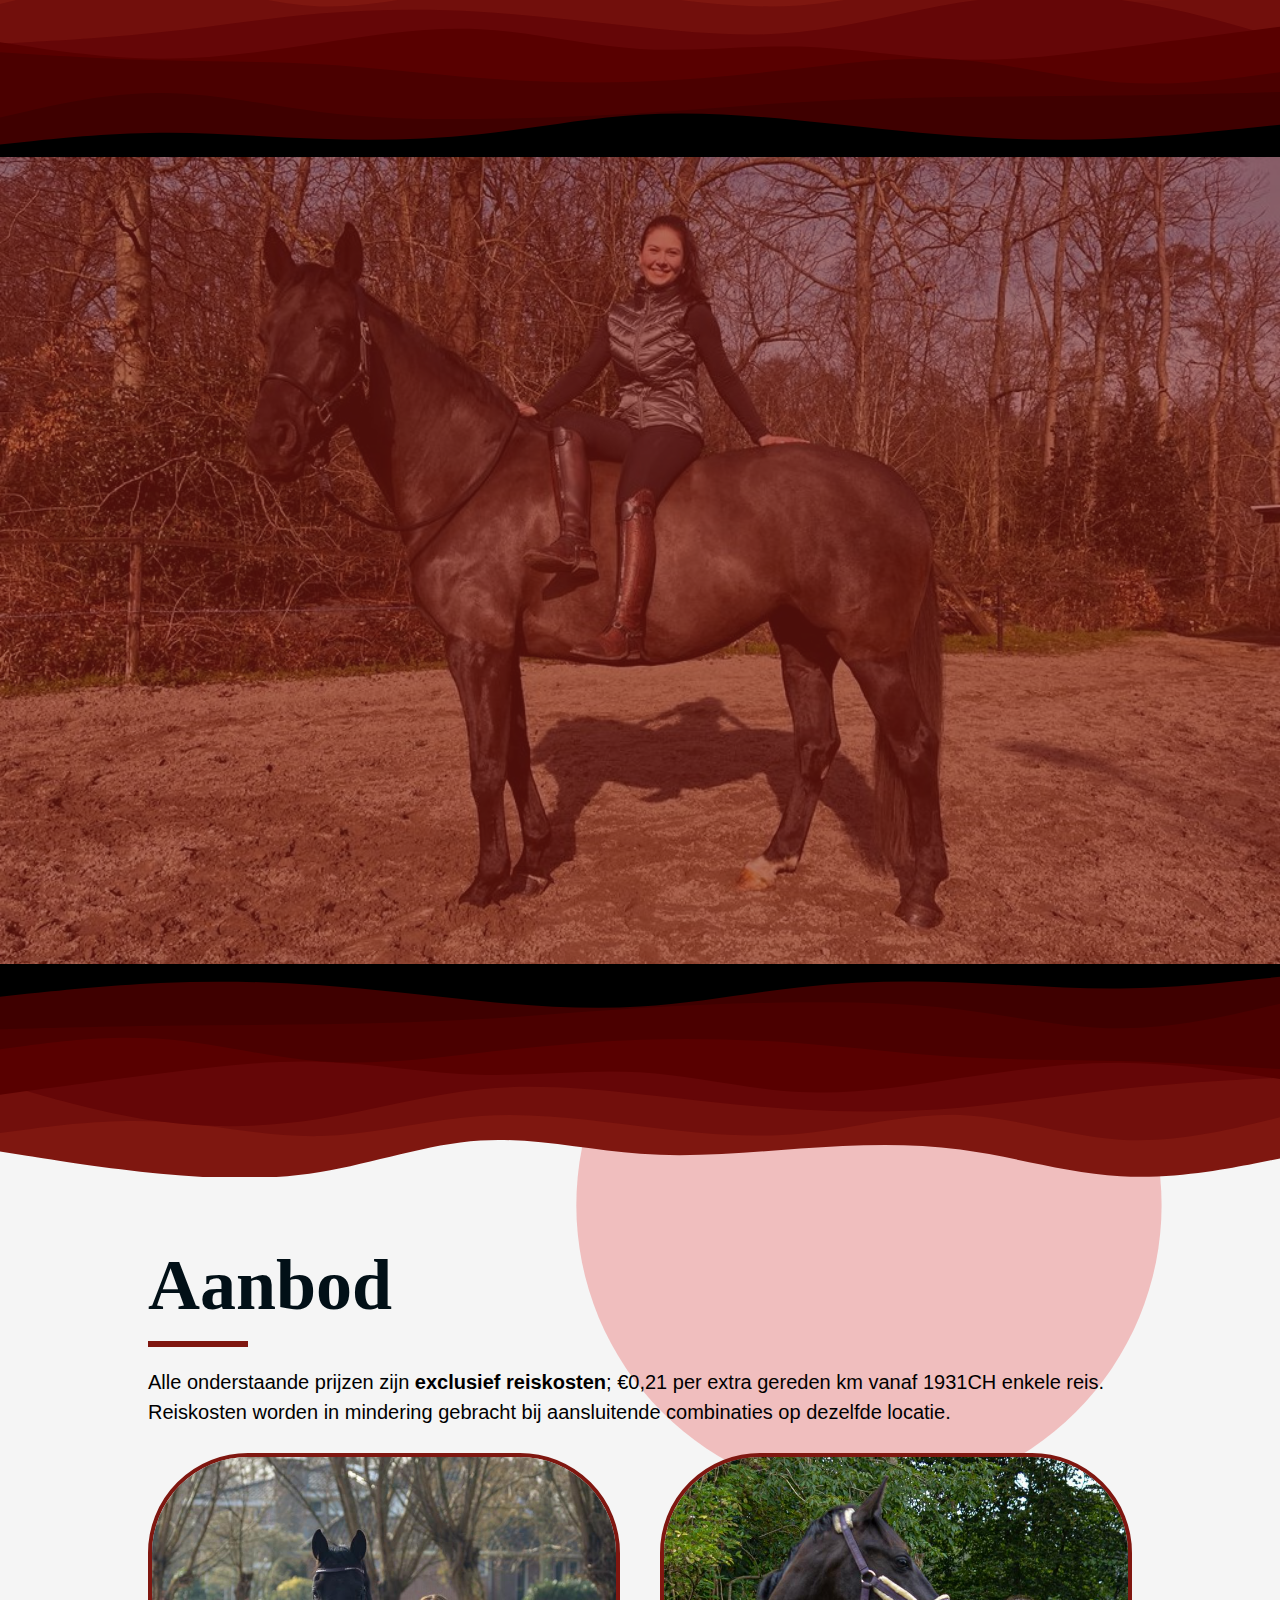
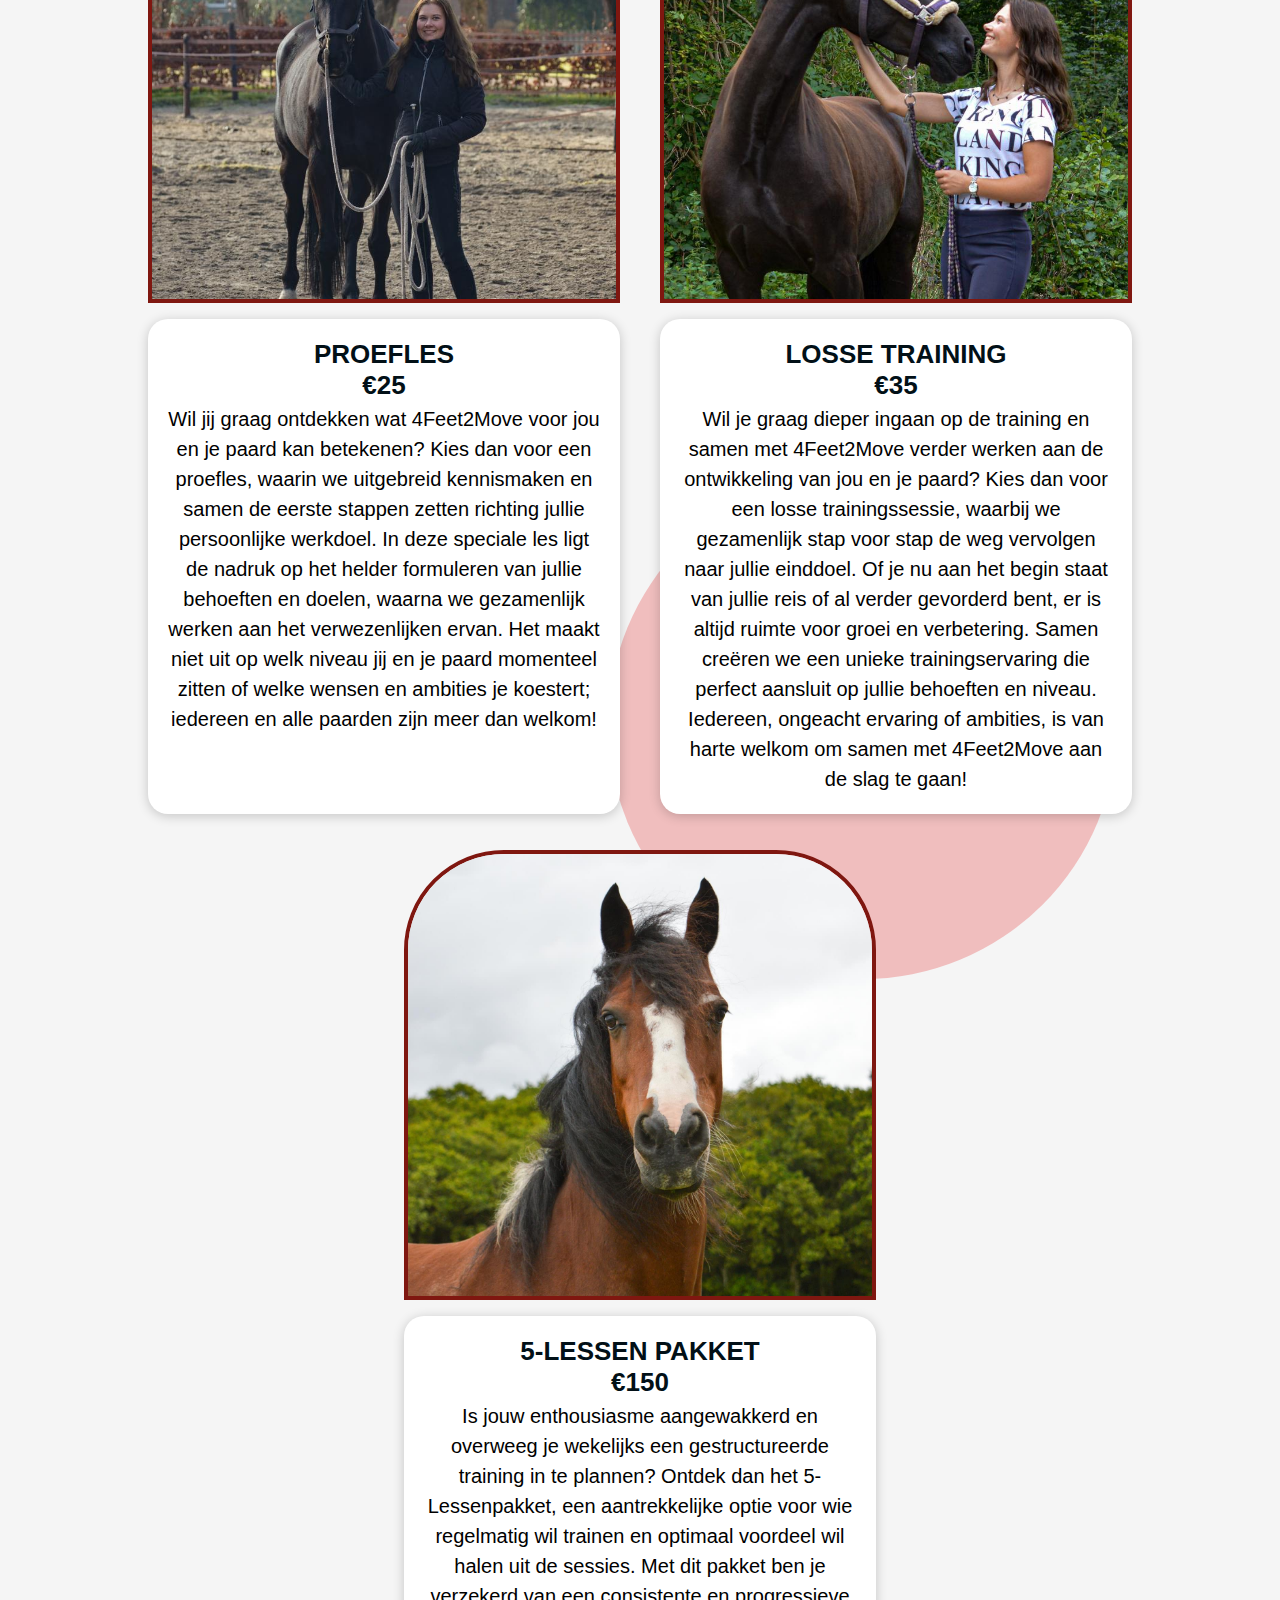
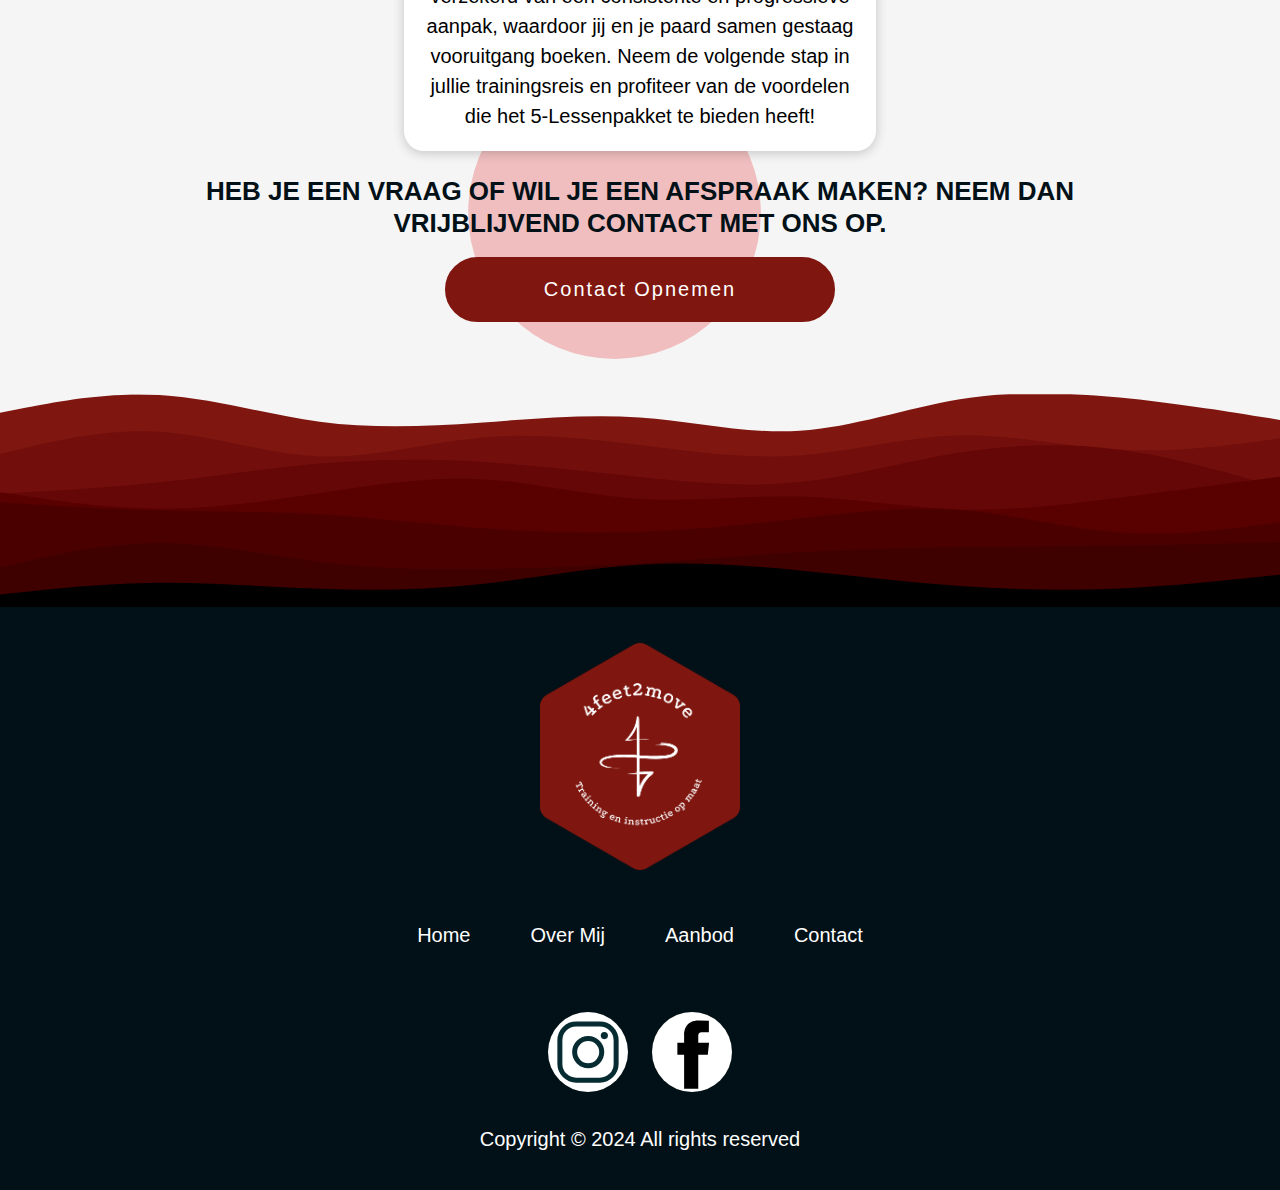
==== commit 9610304f: "copyright 2024" ====
--- a/aanbod.html
+++ b/aanbod.html
@@ -23,7 +23,7 @@
       href="https://fonts.googleapis.com/css2?family=Kanit:wght@300;400;500;600;700&display=swap"
       rel="stylesheet"
     />
-    <title>4feet2move</title>
+    <title>Aanbod</title>
   </head>
 
   <body>
@@ -39,10 +39,10 @@
         <i class="bx bx-x" id="close-icon"></i>
       </label>
       <nav class="navbar">
-        <a href="index.html" style="--i: 0">Home</a>
-        <a href="over-mij.html" style="--i: 1">Over Mij</a>
-        <a href="aanbod.html" style="--i: 2">Aanbod</a>
-        <a href="contact.html" style="--i: 3">Contact</a>
+        <a href="index" style="--i: 0">Home</a>
+        <a href="over-mij" style="--i: 1">Over Mij</a>
+        <a href="aanbod" style="--i: 2">Aanbod</a>
+        <a href="contact" style="--i: 3">Contact</a>
       </nav>
     </header>
 
@@ -360,7 +360,7 @@
             contact met ons op.
           </h2>
           <button class="contact-button">
-            <a href="contact.html" class="tab">Contact Opnemen</a>
+            <a href="contact" class="tab">Contact Opnemen</a>
           </button>
         </div>
       </div>
@@ -391,10 +391,10 @@
       />
     </div>
     <div class="rij tabbladen">
-      <a href="index.html">Home</a>
-      <a href="over-mij.html">Over Mij</a>
-      <a href="aanbod.html">Aanbod</a>
-      <a href="contact.html">Contact</a>
+      <a href="/">Home</a>
+      <a href="over-mij">Over Mij</a>
+      <a href="aanbod">Aanbod</a>
+      <a href="contact">Contact</a>
     </div>
     <div class="rij">
       <a
@@ -410,6 +410,6 @@
         <div class="sociaal-icoon facebook"></div>
       </a>
     </div>
-    <div class="rij">Copyright © 2023 All rights reserved</div>
+    <div class="rij">Copyright © 2024 All rights reserved</div>
   </footer>
 </html>
--- a/styles-website/home.css
+++ b/styles-website/home.css
@@ -129,7 +129,7 @@
 
 .slider {
   height: 100%;
-  width: 300%;
+  width: 400%;
   display: flex;
   transition: all 0.8s cubic-bezier(1, 0, 0, 1);
   align-items: center;
@@ -196,17 +196,18 @@
 }
 
 .persoon-img img {
-  max-width: min(50%, 280px);
+  max-width: min(50%, 200px);
   aspect-ratio: 1/1;
   object-fit: cover;
   border-radius: 50%;
+  object-position: top;
 }
 
 .card {
   background-color: white;
   color: black;
   position: relative;
-  width: 33.33%;
+  width: 25%;
   padding: 2rem;
   margin: 3rem 2rem;
   border-radius: 2rem;
@@ -235,6 +236,32 @@
   position: relative;
   height: min(200px, 30vh);
   overflow: hidden;
+}
+
+@media (max-width: 480px) {
+  .content {
+    position: relative;
+    height: min(250px, 30vh);
+    overflow: hidden;
+  }
+}
+
+@media (min-width: 480px) and (orientation: portrait) {
+  .content {
+    position: relative;
+    height: min(400px, 50vh);
+    overflow: hidden;
+    padding: 0 5vw;
+  }
+}
+
+@media (min-width: 768px) and (orientation: landscape) {
+  .content {
+    position: relative;
+    height: min(fit-content, 50vh);
+    overflow: hidden;
+    padding: 0 5vw;
+  }
 }
 
 .content.has-more-button::before {
